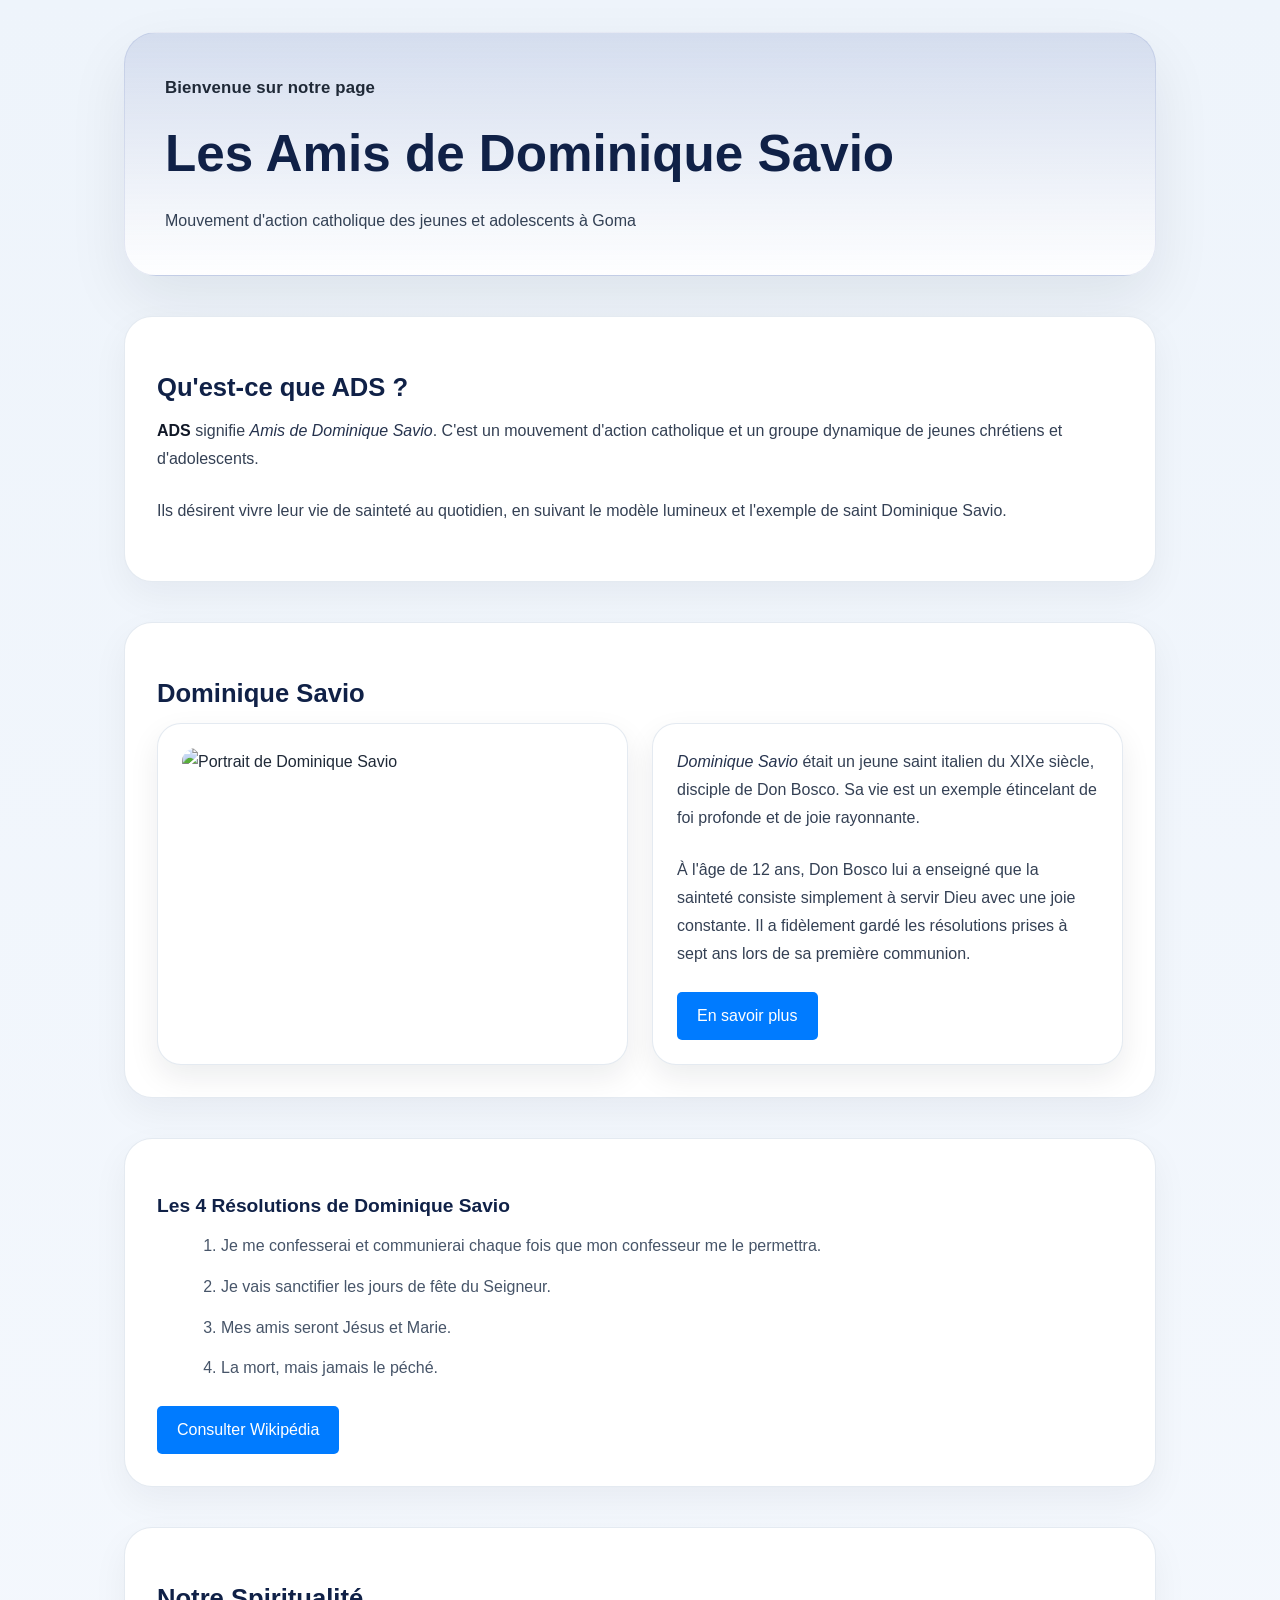
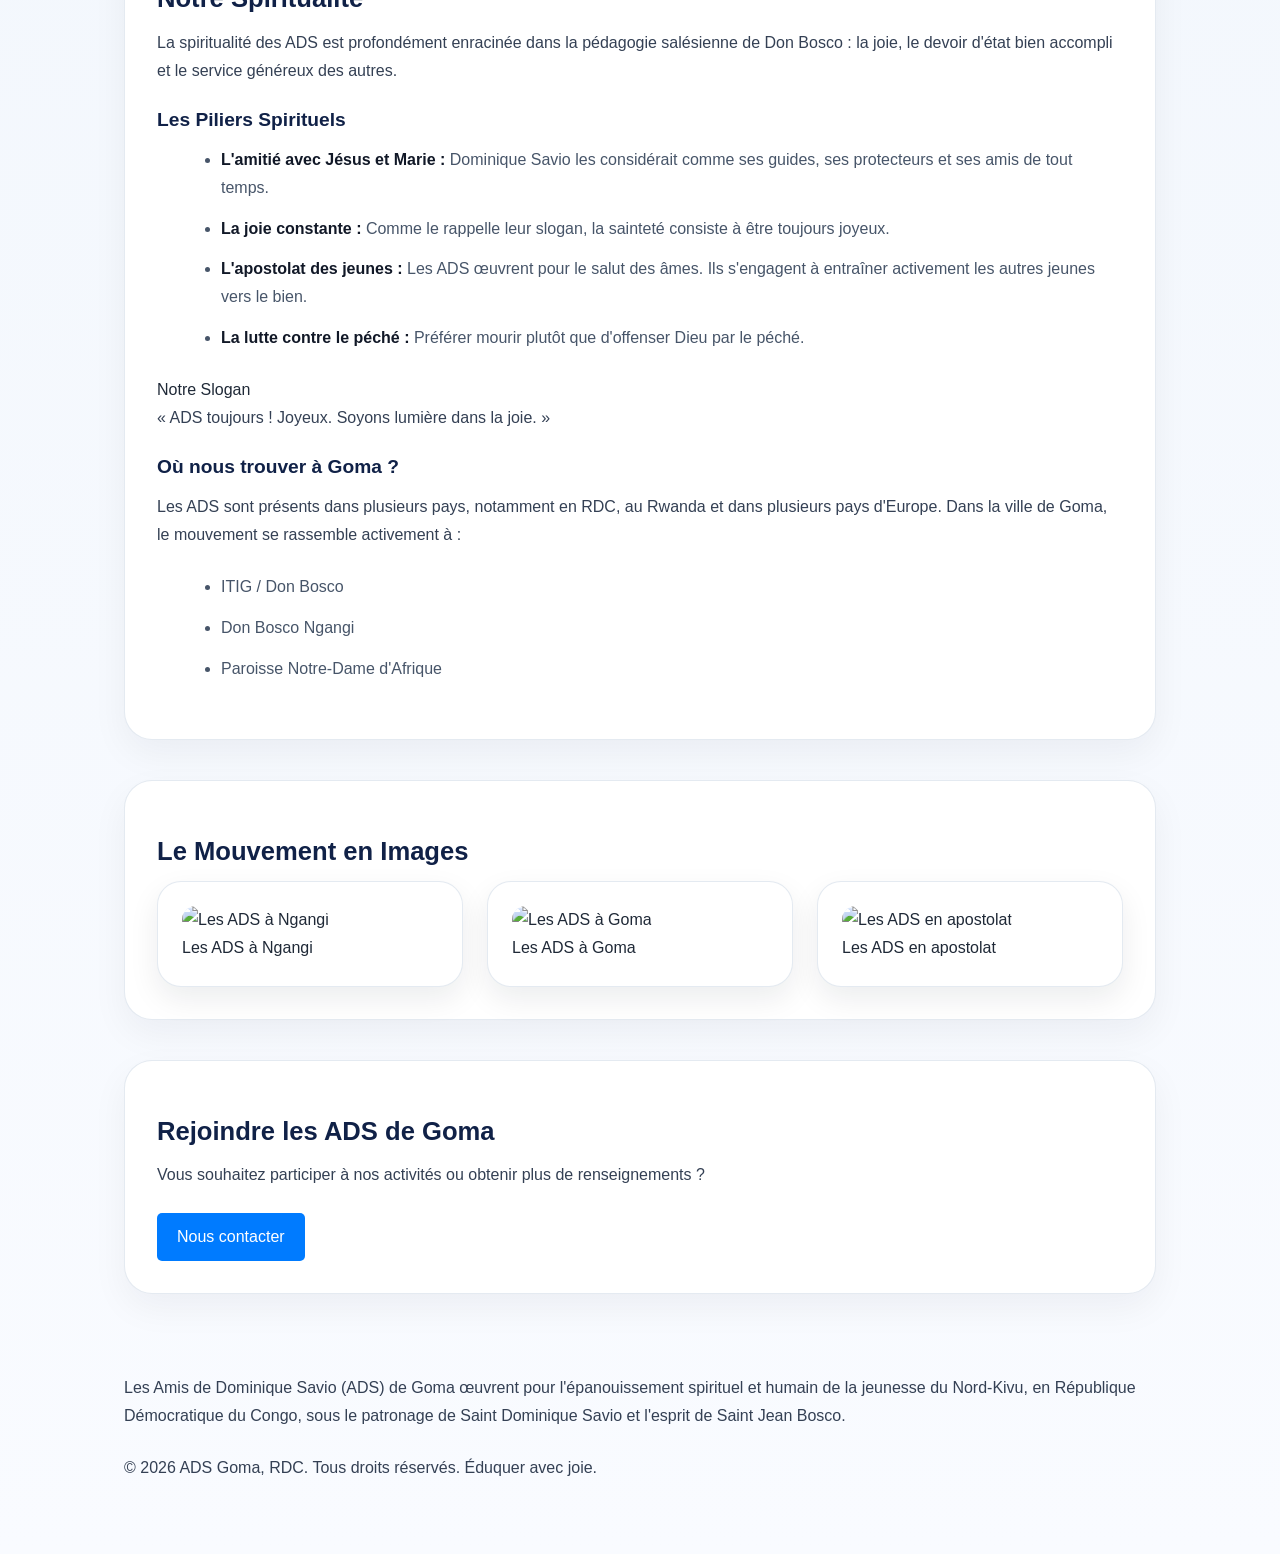
==== index.html @ d5d602b5 "Add files via upload" ====
<!DOCTYPE html>
<html lang="fr">
<head>
    <meta charset="UTF-8">
    <meta name="viewport" content="width=device-width, initial-scale=1.0">
    <meta name="description" content="Les Amis de Dominique Savio (ADS) de Goma, Nord-Kivu, RDC.">
    <title>Amis de Dominique Savio à Goma, RDC</title>
    <link rel="stylesheet" href="style.css">
    <!-- Polices élégantes pour un style authentique -->
    <link href="https://googleapis.com" rel="stylesheet">
</head>
<body>

    <!-- Contenu principal de la page -->
    <main class="page-shell">
        
        <header class="hero">
            <p class="intro">Bienvenue sur notre page</p>
            <h1>Les Amis de Dominique Savio</h1>
            <p class="sub-hero">Mouvement d'action catholique des jeunes et adolescents à Goma</p>
        </header>

        <section class="section-surface">
            <h2>Qu'est-ce que ADS ?</h2>
            <div class="intro-block">
                <p><strong>ADS</strong> signifie <em>Amis de Dominique Savio</em>. C'est un mouvement d'action catholique et un groupe dynamique de jeunes chrétiens et d'adolescents.</p>
                <p>Ils désirent vivre leur vie de sainteté au quotidien, en suivant le modèle lumineux et l'exemple de saint Dominique Savio.</p>
            </div>
        </section>

        <section class="section-surface biographical-section">
            <h2>Dominique Savio</h2>
            <div class="section-grid two-cols">
                <div class="card image-card">
                    <img src="images/DominiqueSavio.jpg" alt="Portrait de Dominique Savio">
                </div>
                <div class="card text-card">
                    <p><em>Dominique Savio</em> était un jeune saint italien du XIXe siècle, disciple de Don Bosco. Sa vie est un exemple étincelant de foi profonde et de joie rayonnante.</p>
                    <p>À l'âge de 12 ans, Don Bosco lui a enseigné que la sainteté consiste simplement à servir Dieu avec une joie constante. Il a fidèlement gardé les résolutions prises à sept ans lors de sa première communion.</p>
                    <div class="button-group">
                        <a href="https://www.sdb.org/fr/Saintete_Salesienne/Nos_Saints/Dominique_Savio" target="_blank" rel="noopener noreferrer" class="mon-bouton">En savoir plus</a>
                    </div>
                </div>
            </div>
        </section>

        <section class="section-surface resolutions-section">
            <h3>Les 4 Résolutions de Dominique Savio</h3>
            <ol class="resolutions-list">
                <li><span>Je me confesserai et communierai chaque fois que mon confesseur me le permettra.</span></li>
                <li><span>Je vais sanctifier les jours de fête du Seigneur.</span></li>
                <li><span>Mes amis seront Jésus et Marie.</span></li>
                <li><span>La mort, mais jamais le péché.</span></li>
            </ol>
            <div class="center-btn">
                <a href="https://fr.wikipedia.org/wiki/Dominique_Savio" target="_blank" rel="noopener noreferrer" class="mon-bouton secondary">Consulter Wikipédia</a>
            </div>
        </section>

        <section class="section-surface spirituality-section">
            <h2>Notre Spiritualité</h2>
            <p class="spirituality-intro">La spiritualité des ADS est profondément enracinée dans la pédagogie salésienne de Don Bosco : la joie, le devoir d'état bien accompli et le service généreux des autres.</p>
            
            <h3>Les Piliers Spirituels</h3>
            <ul class="pillars-list">
                <li><strong>L'amitié avec Jésus et Marie :</strong> Dominique Savio les considérait comme ses guides, ses protecteurs et ses amis de tout temps.</li>
                <li><strong>La joie constante :</strong> Comme le rappelle leur slogan, la sainteté consiste à être toujours joyeux. </li>
                <li><strong>L'apostolat des jeunes :</strong> Les ADS œuvrent pour le salut des âmes. Ils s'engagent à entraîner activement les autres jeunes vers le bien.</li>
                <li><strong>La lutte contre le péché :</strong> Préférer mourir plutôt que d'offenser Dieu par le péché.</li>
            </ul>

            <div class="slogan-box">
                <span class="slogan-title">Notre Slogan</span>
                <p class="slogan-text">« ADS toujours ! Joyeux. Soyons lumière dans la joie. »</p>
            </div>

            <h3>Où nous trouver à Goma ?</h3>
            <p>Les ADS sont présents dans plusieurs pays, notamment en RDC, au Rwanda et dans plusieurs pays d'Europe. Dans la ville de Goma, le mouvement se rassemble activement à :</p>
            <ul class="locations-list">
                <li>ITIG / Don Bosco</li>
                <li>Don Bosco Ngangi</li>
                <li>Paroisse Notre-Dame d'Afrique</li>
            </ul>
        </section>

        <section class="section-surface image-grid-section">
            <h2>Le Mouvement en Images</h2>
            <div class="image-grid">
                <div class="card gallery-card">
                    <img src="images/les%20ADS%20à%20Ngangi.jpg" alt="Les ADS à Ngangi">
                    <div class="caption">Les ADS à Ngangi</div>
                </div>
                <div class="card gallery-card">
                    <img src="images/LES%20ADS%20goma.jpg" alt="Les ADS à Goma">
                    <div class="caption">Les ADS à Goma</div>
                </div>
                <div class="card gallery-card">
                    <img src="images/les%20ADS%20en%20apostolat.jpg" alt="Les ADS en apostolat">
                    <div class="caption">Les ADS en apostolat</div>
                </div>
            </div>
        </section>

        <section class="section-surface contact-section">
            <h2>Rejoindre les ADS de Goma</h2>
            <p>Vous souhaitez participer à nos activités ou obtenir plus de renseignements ?</p>
            <a href="contact.html" class="mon-bouton principal">Nous contacter</a>
        </section>

    </main>

    <!-- La Description Finale (Pied de page authentique) -->
    <footer class="main-footer">
        <div class="footer-container">
            <p class="footer-desc">Les Amis de Dominique Savio (ADS) de Goma œuvrent pour l'épanouissement spirituel et humain de la jeunesse du Nord-Kivu, en République Démocratique du Congo, sous le patronage de Saint Dominique Savio et l'esprit de Saint Jean Bosco.</p>
            <div class="footer-separator"></div>
            <p class="copyright">© 2026 ADS Goma, RDC. Tous droits réservés. Éduquer avec joie.</p>
        </div>
    </footer>

</body>
</html>
---- style.css ----
:root {
    --background: #f4f7fb;
    --surface: #ffffff;
    --text: #1f2937;
    --muted: #4b5563;
    --accent: #3953a4;
    --accent-soft: rgba(57, 83, 164, 0.12);
    --border: #d1d5db;
    --radius: 24px;
}

* {
    box-sizing: border-box;
}

html {
    scroll-behavior: smooth;
    font-family: 'Segoe UI', Tahoma, Geneva, Verdana, sans-serif;
    background: var(--background);
    color: var(--text);
}

body {
    margin: 0;
    min-height: 100vh;
    line-height: 1.75;
    background: linear-gradient(180deg, #eef4fb 0%, #f9fbff 100%);
}

body > * {
    max-width: 1080px;
    margin: 0 auto;
    padding: 2rem 1.5rem 3rem;
}

.page-shell {
    display: grid;
    gap: 2.5rem;
}

.hero {
    display: grid;
    gap: 1.5rem;
    padding: 2.5rem;
    background: linear-gradient(180deg, rgba(57, 83, 164, 0.14), rgba(255, 255, 255, 0.9));
    border: 1px solid rgba(57, 83, 164, 0.12);
    border-radius: 32px;
    box-shadow: 0 24px 60px rgba(15, 23, 42, 0.08);
}

.hero h1 {
    margin: 0;
    font-size: clamp(2.4rem, 4vw, 3.8rem);
}

.hero p {
    margin: 0;
    color: #334155;
}

.section-surface {
    background: var(--surface);
    border: 1px solid rgba(226, 232, 240, 0.9);
    border-radius: 28px;
    padding: 2rem;
    box-shadow: 0 14px 36px rgba(15, 23, 42, 0.05);
}

.section-grid {
    display: grid;
    gap: 1.5rem;
}

.section-grid.two-cols {
    grid-template-columns: repeat(2, minmax(0, 1fr));
}

.image-grid {
    display: grid;
    grid-template-columns: repeat(auto-fit, minmax(240px, 1fr));
    gap: 1.5rem;
}

.card {
    background: #ffffff;
    border-radius: 24px ;
    padding: 1.5rem;
    border: 1px solid rgba(226, 232, 240, 0.9);
    box-shadow: 0 12px 30px rgba(15, 23, 42, 0.08);
    transition: transform 0.25s ease, box-shadow 0.25s ease;
}

.card:hover {
    transform: translateY(-4px);
    box-shadow: 0 18px 38px rgba(15, 23, 42, 0.12);
}

.card img {
    border-radius: 20px;
    width: 100%;
    height: auto;
}

h1,
h2,
h3,
h4,
h5,
h6 {
    margin: 1.5rem 0 1rem;
    line-height: 1.1;
    color: #102147;
}

h2 {
    font-size: clamp(1.5rem, 2vw, 2.2rem);
}

h3 {
    font-size: 1.2rem;
}

p {
    margin: 0 0 1.5rem;
    color: #344054;
}

p.intro {
    color: #1f2937;
    font-size: 1.05rem;
    font-weight: 600;
    letter-spacing: 0.01em;
}

strong {
    color: #111827;
}

em {
    color: #25324d;
}

a {
    color: var(--accent);
    text-decoration: none;
    transition: color 0.2s ease;
}

a:hover,
a:focus {
    color: #2b4b8f;
    text-decoration: underline;
}

ul,
ol {
    margin: 0 0 1.5rem 1.5rem;
    color: #475569;
}

li {
    margin-bottom: 0.8rem;
}

blockquote {
    margin: 1.5rem 0;
    padding: 1.2rem 1.4rem;
    border-left: 4px solid var(--accent);
    background: rgba(57, 83, 164, 0.08);
    color: #334155;
}

@media (max-width: 900px) {
    body > * {
        padding: 1.5rem 1rem 2rem;
    }

    .section-grid.two-cols {
        grid-template-columns: 1fr;
    }
}

@media (max-width: 640px) {
    .page-shell {
        gap: 1.8rem;
    }

    .hero {
        padding: 1.8rem;
    }

    h1 {
        font-size: 2.5rem;
    }

}
                .mon-bouton {
                    display: inline-block;
                    padding: 10px 20px;
                    background-color: #007bff;
                    color: #fff;
                    text-decoration: none;
                    border-radius: 5px;
                    transition: background-color 0.3s ease;
                }
                /* ==========================================================================
   Styles spécifiques pour la page Contact finale
   ========================================================================== */

/* Liste des réunions */
.meetings-list {
    list-style: none;
    max-width: 750px;
    margin: 20px auto 0 auto;
}

.meetings-list li {
    background-color: #f8fafc;
    border-left: 4px solid #d4af37; /* Ligne dorée sur le côté */
    padding: 15px 20px;
    margin-bottom: 15px;
    border-radius: 0 8px 8px 0;
}

.meeting-place {
    display: block;
    font-family: 'Cinzel', serif;
    font-weight: 700;
    color: #1a365d;
    font-size: 1.05rem;
    margin-bottom: 3px;
}

.meeting-details {
    font-size: 0.95rem;
    color: #4a5568;
}

.info-intro, .contact-notice {
    text-align: center;
    color: #4a5568;
    margin-bottom: 20px;
}

/* Grille des numéros de téléphone */
.phone-grid {
    display: grid;
    grid-template-columns: repeat(auto-fit, minmax(220px, 1fr));
    gap: 15px;
    max-width: 750px;
    margin: 20px auto;
}

.phone-card {
    background-color: #f7f9fc;
    border: 1px solid #e2e8f0;
    border-radius: 8px;
    padding: 15px;
    text-align: center;
}

.phone-label {
    display: block;
    font-size: 0.85rem;
    text-transform: uppercase;
    letter-spacing: 1px;
    color: #718096;
    font-weight: 600;
    margin-bottom: 5px;
}

.phone-link {
    color: #1a365d;
    font-weight: 700;
    text-decoration: none;
    font-size: 1.05rem;
    transition: color 0.2s;
}

.phone-link:hover {
    color: #d4af37;
}

/* Zone E-mail */
.email-zone {
    text-align: center;
    margin-top: 30px;
    padding: 15px;
    background-color: #f0f4f8;
    border-radius: 8px;
    display: flex;
    justify-content: center;
    align-items: center;
    gap: 10px;
    flex-wrap: wrap;
}

.email-label {
    font-weight: 600;
    color: #1a365d;
}

.email-link {
    color: #2b6cb0;
    font-weight: 600;
    text-decoration: underline;
}

.email-link:hover {
    color: #1a365d;
}
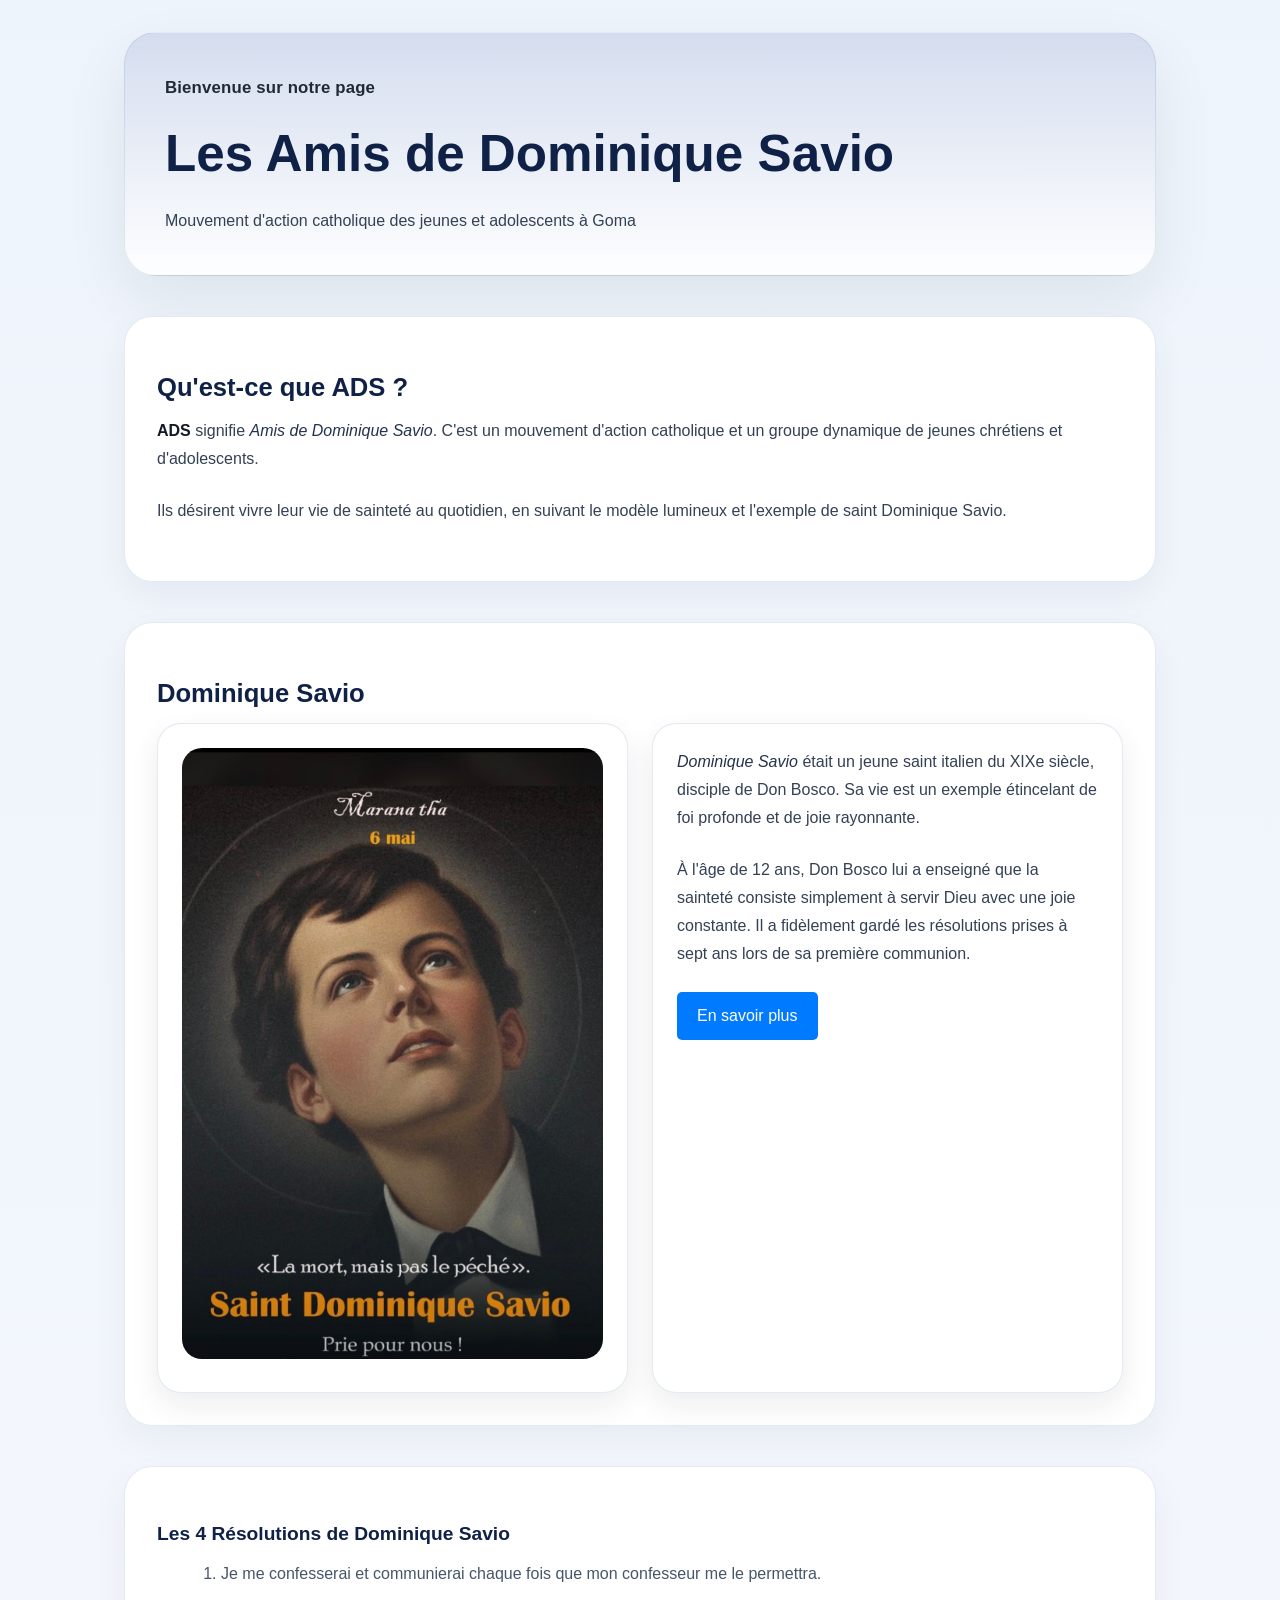
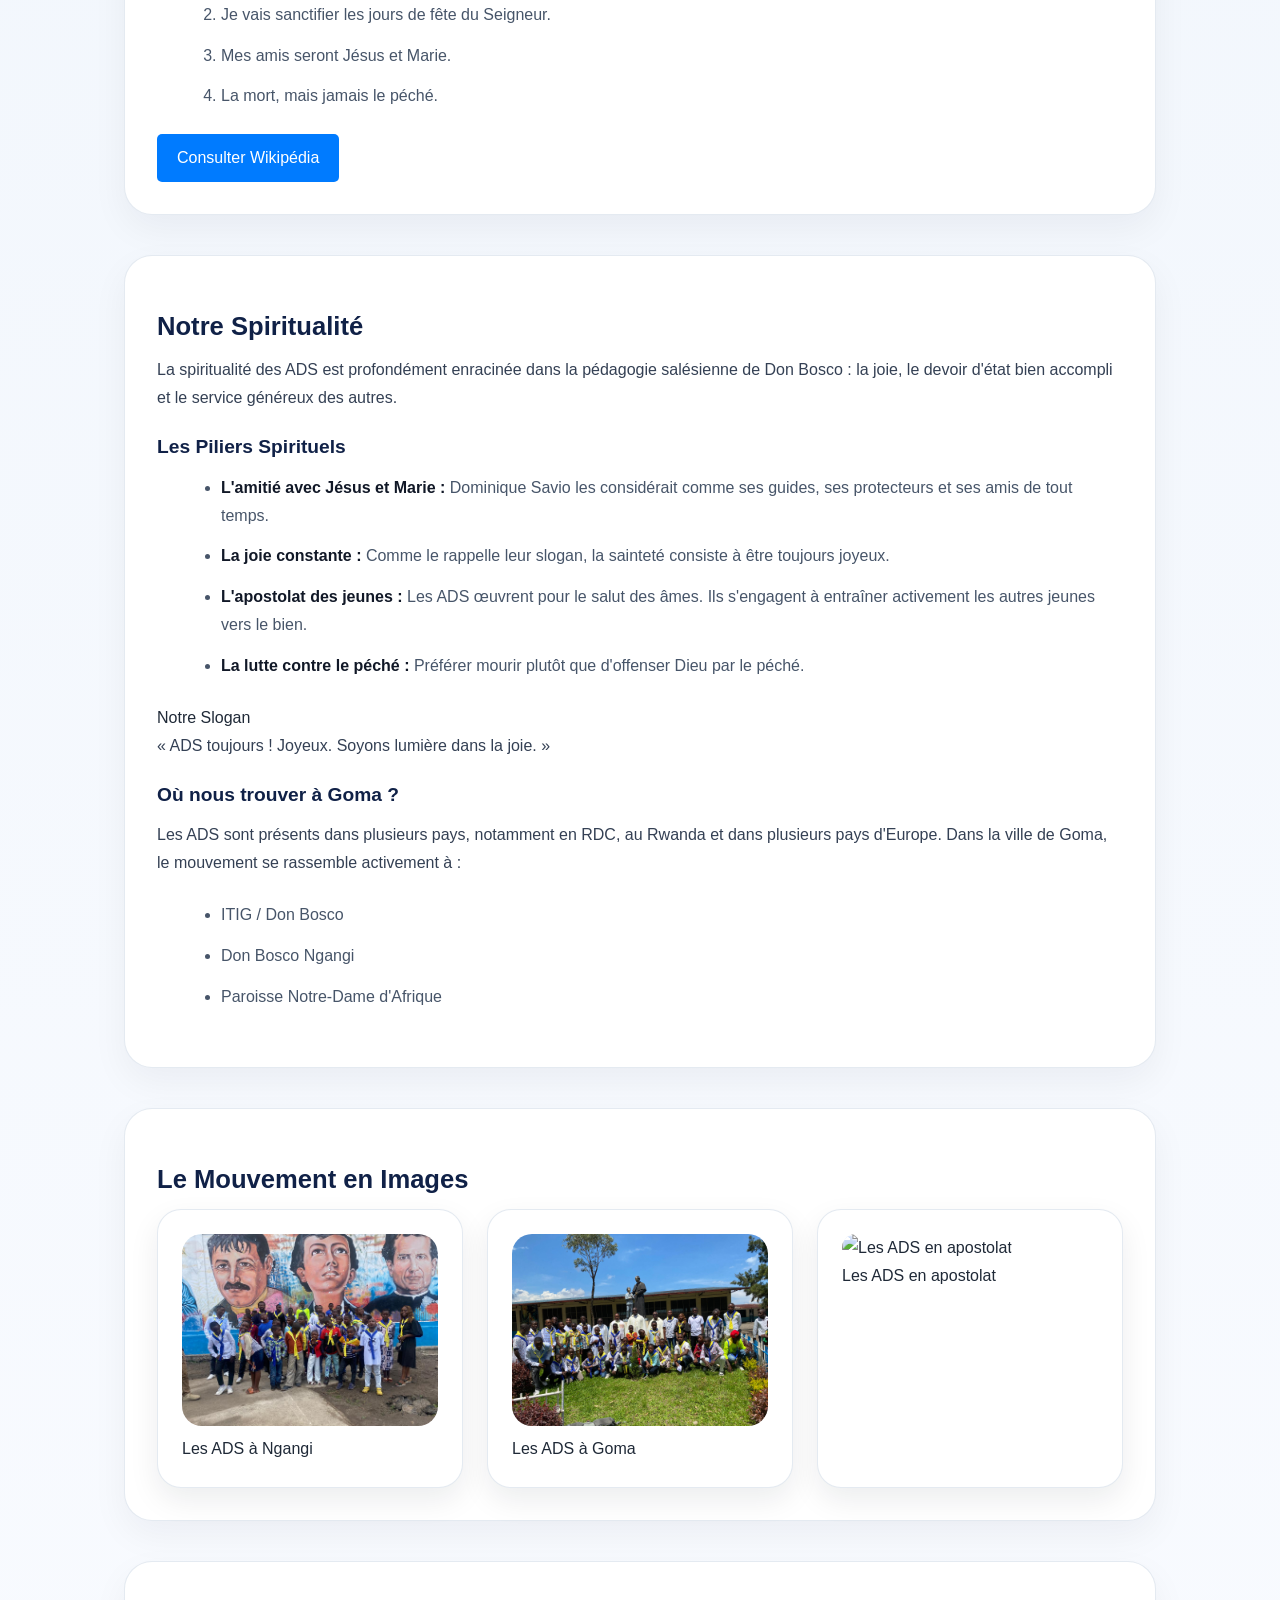
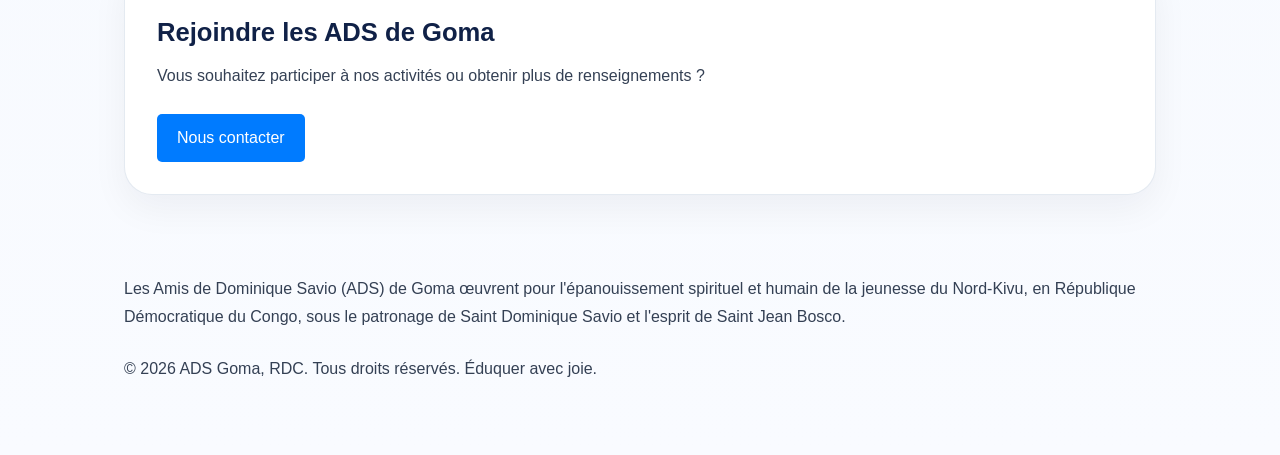
==== commit 56da7bb8: "Fix HTML formatting and update image paths" ====
--- a/index.html
+++ b/index.html
@@ -32,7 +32,7 @@
             <h2>Dominique Savio</h2>
             <div class="section-grid two-cols">
                 <div class="card image-card">
-                    <img src="images/DominiqueSavio.jpg" alt="Portrait de Dominique Savio">
+                    <img src="DominiqueSavio.jpg" alt="Portrait de Dominique Savio">
                 </div>
                 <div class="card text-card">
                     <p><em>Dominique Savio</em> était un jeune saint italien du XIXe siècle, disciple de Don Bosco. Sa vie est un exemple étincelant de foi profonde et de joie rayonnante.</p>
@@ -87,15 +87,15 @@
             <h2>Le Mouvement en Images</h2>
             <div class="image-grid">
                 <div class="card gallery-card">
-                    <img src="images/les%20ADS%20à%20Ngangi.jpg" alt="Les ADS à Ngangi">
+                    <img src="les%20ADS%20à%20Ngangi.jpg" alt="Les ADS à Ngangi">
                     <div class="caption">Les ADS à Ngangi</div>
                 </div>
                 <div class="card gallery-card">
-                    <img src="images/LES%20ADS%20goma.jpg" alt="Les ADS à Goma">
+                    <img src="LES%20ADS%20goma.jpg" alt="Les ADS à Goma">
                     <div class="caption">Les ADS à Goma</div>
                 </div>
                 <div class="card gallery-card">
-                    <img src="images/les%20ADS%20en%20apostolat.jpg" alt="Les ADS en apostolat">
+                    <img src="les%20ADS%20en%20apostolat.jpg" alt="Les ADS en apostolat">
                     <div class="caption">Les ADS en apostolat</div>
                 </div>
             </div>
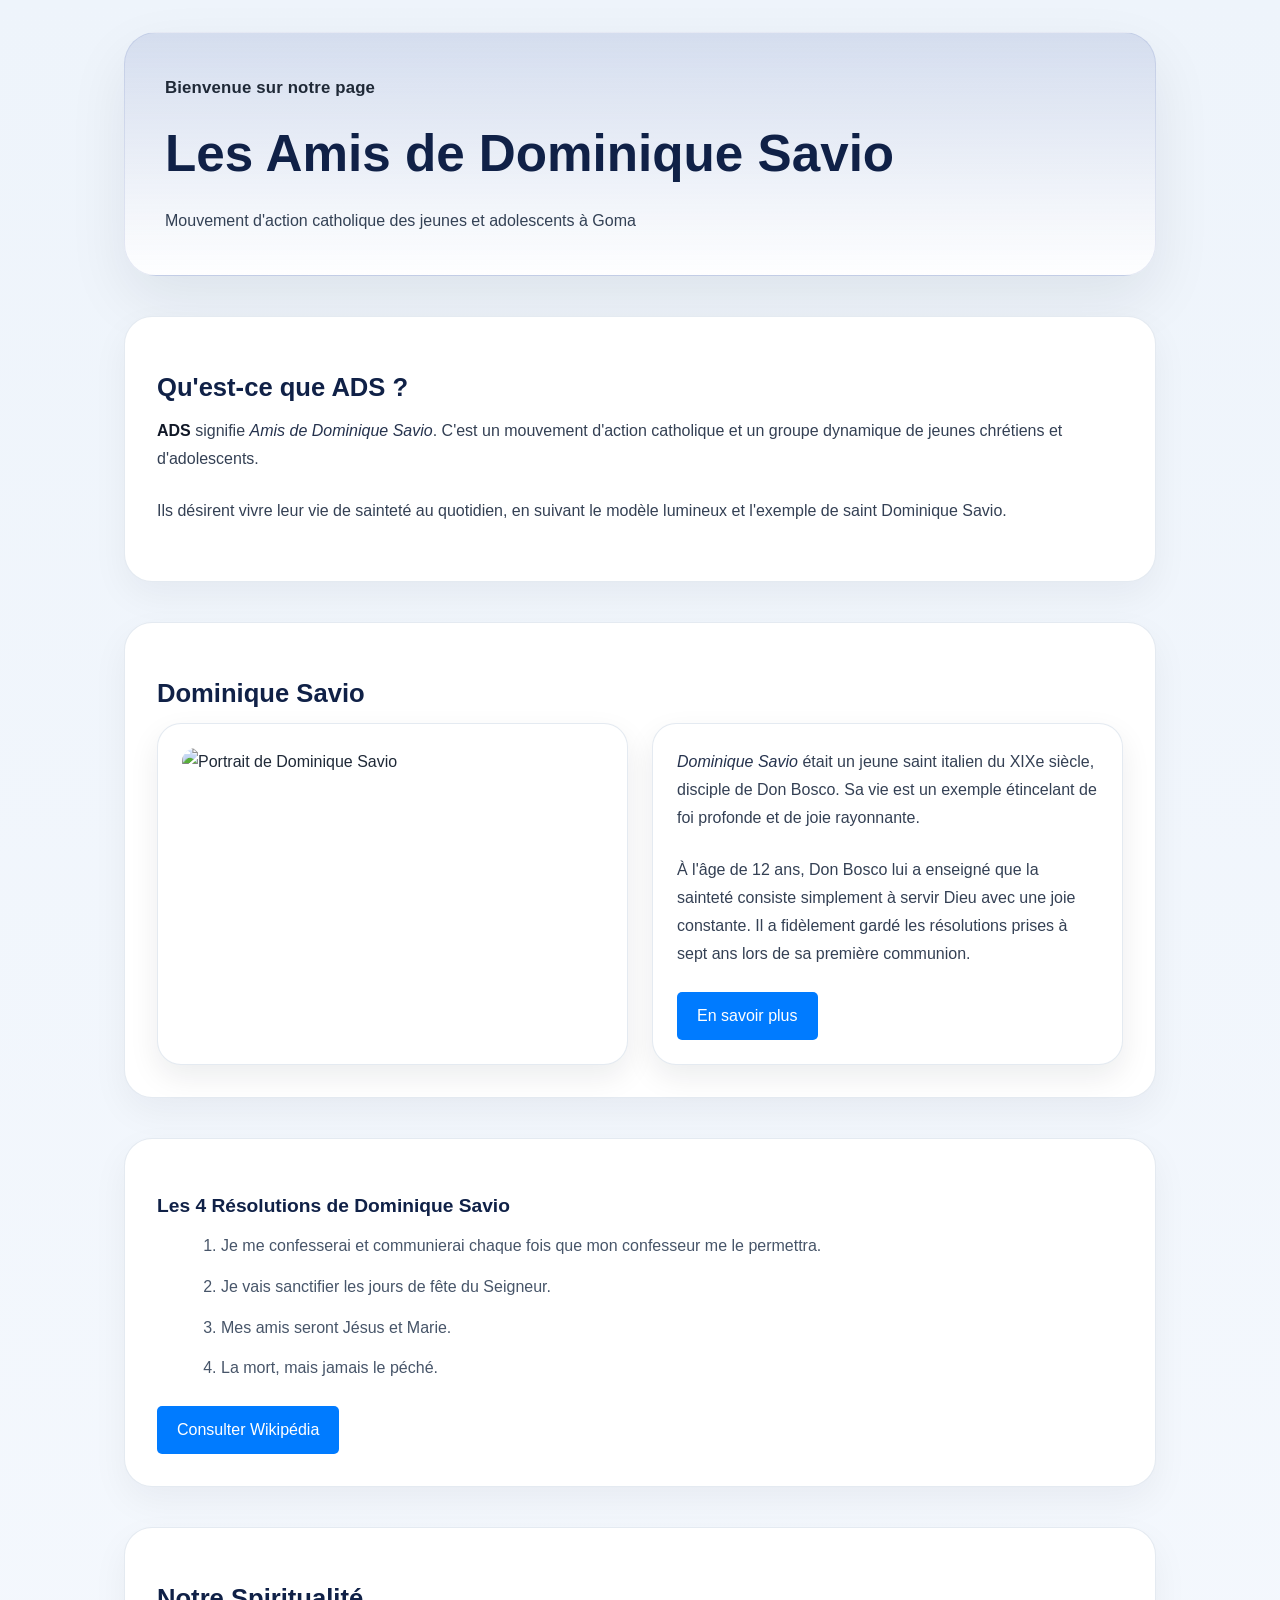
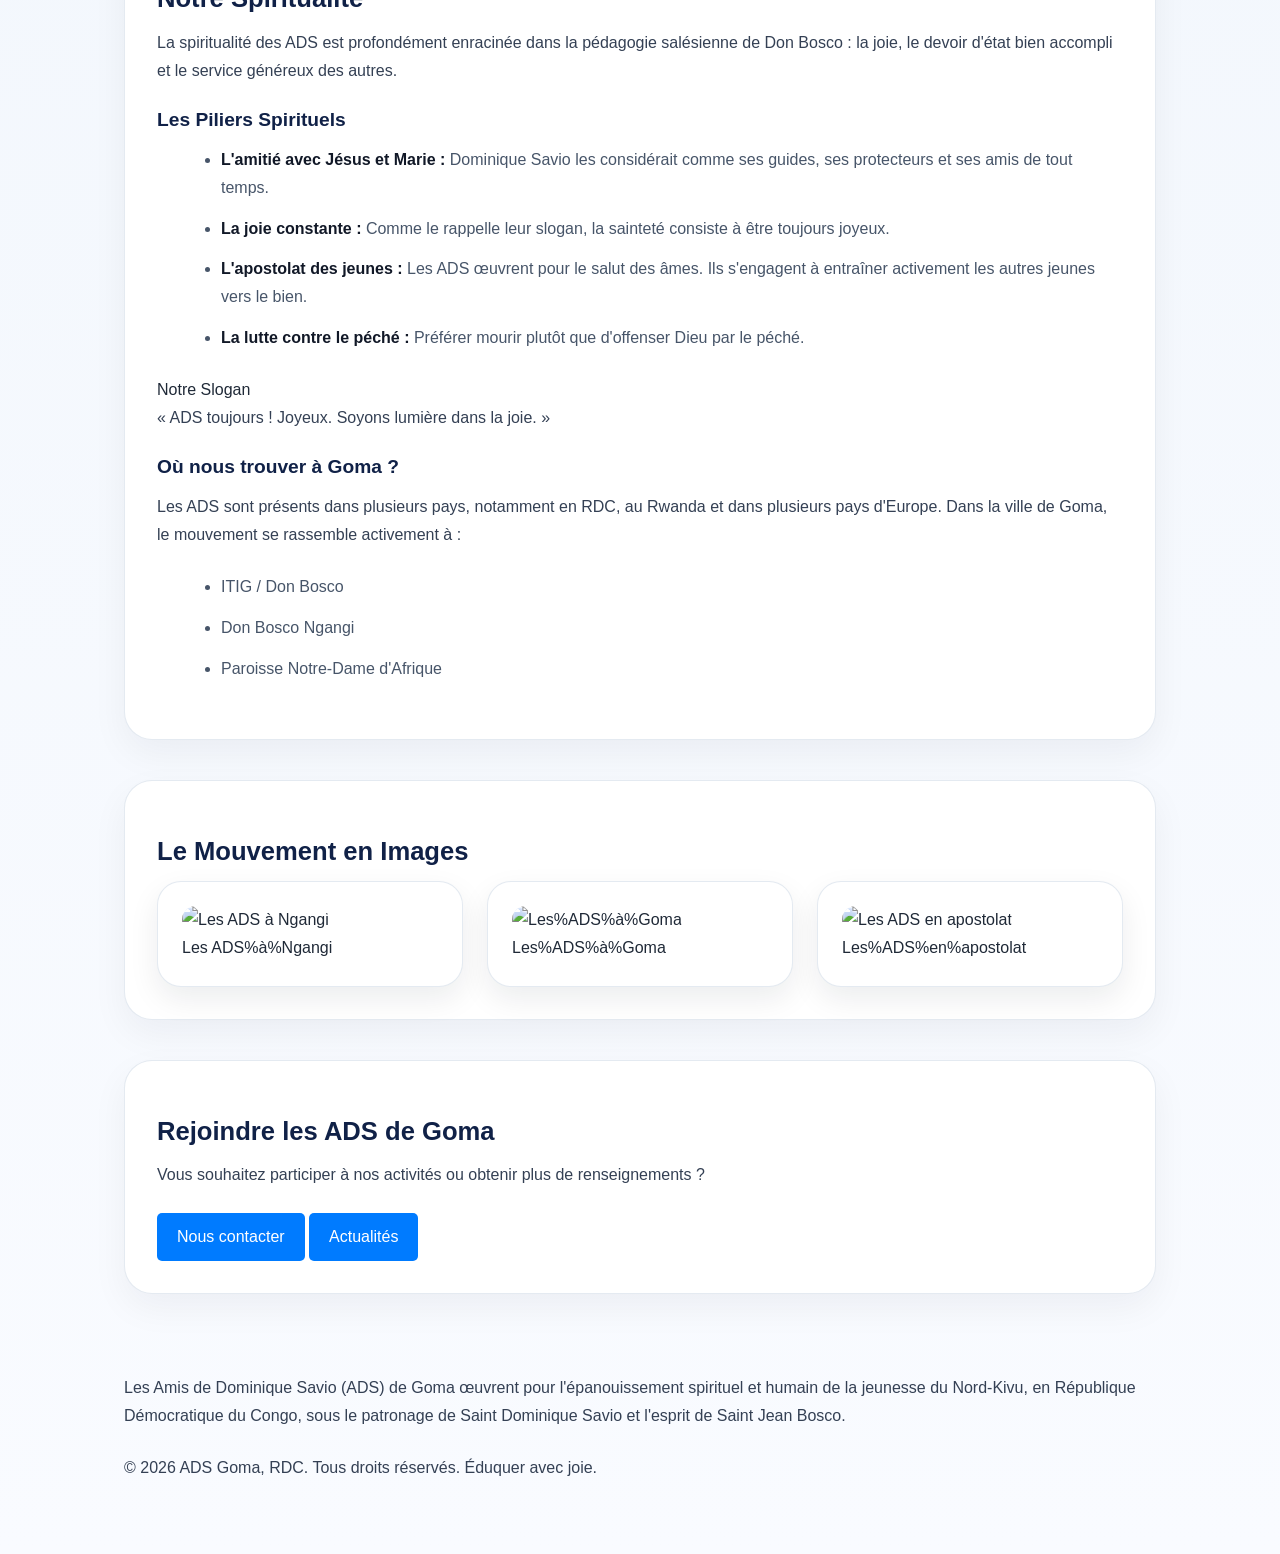
==== commit 0ada0333: "Update index.html" ====
--- a/index.html
+++ b/index.html
@@ -6,6 +6,7 @@
     <meta name="description" content="Les Amis de Dominique Savio (ADS) de Goma, Nord-Kivu, RDC.">
     <title>Amis de Dominique Savio à Goma, RDC</title>
     <link rel="stylesheet" href="style.css">
+    <link rel="icon" href="doms.jpg"type="image/jpg">
     <!-- Polices élégantes pour un style authentique -->
     <link href="https://googleapis.com" rel="stylesheet">
 </head>
@@ -32,7 +33,7 @@
             <h2>Dominique Savio</h2>
             <div class="section-grid two-cols">
                 <div class="card image-card">
-                    <img src="DominiqueSavio.jpg" alt="Portrait de Dominique Savio">
+                    <img src="images/DominiqueSavio.jpg" alt="Portrait de Dominique Savio">
                 </div>
                 <div class="card text-card">
                     <p><em>Dominique Savio</em> était un jeune saint italien du XIXe siècle, disciple de Don Bosco. Sa vie est un exemple étincelant de foi profonde et de joie rayonnante.</p>
@@ -49,7 +50,7 @@
             <ol class="resolutions-list">
                 <li><span>Je me confesserai et communierai chaque fois que mon confesseur me le permettra.</span></li>
                 <li><span>Je vais sanctifier les jours de fête du Seigneur.</span></li>
-                <li><span>Mes amis seront Jésus et Marie.</span></li>
+                <li><span id="3-résolution">Mes amis seront Jésus et Marie.</span></li>
                 <li><span>La mort, mais jamais le péché.</span></li>
             </ol>
             <div class="center-btn">
@@ -87,16 +88,16 @@
             <h2>Le Mouvement en Images</h2>
             <div class="image-grid">
                 <div class="card gallery-card">
-                    <img src="les%20ADS%20à%20Ngangi.jpg" alt="Les ADS à Ngangi">
-                    <div class="caption">Les ADS à Ngangi</div>
+                    <img src="images/les%20ADS%20à%20Ngangi.jpg" alt="Les ADS à Ngangi">
+                    <div class="caption">Les ADS%à%Ngangi</div>
                 </div>
                 <div class="card gallery-card">
-                    <img src="LES%20ADS%20goma.jpg" alt="Les ADS à Goma">
-                    <div class="caption">Les ADS à Goma</div>
+                    <img src="images/LES%20ADS%20goma.jpg" alt="Les%ADS%à%Goma">
+                    <div class="caption">Les%ADS%à%Goma</div>
                 </div>
                 <div class="card gallery-card">
-                    <img src="les%20ADS%20en%20apostolat.jpg" alt="Les ADS en apostolat">
-                    <div class="caption">Les ADS en apostolat</div>
+                    <img src="images/les%20ADS%20en%20apostolat.jpg" alt="Les ADS en apostolat">
+                    <div class="caption">Les%ADS%en%apostolat</div>
                 </div>
             </div>
         </section>
@@ -104,7 +105,7 @@
         <section class="section-surface contact-section">
             <h2>Rejoindre les ADS de Goma</h2>
             <p>Vous souhaitez participer à nos activités ou obtenir plus de renseignements ?</p>
-            <a href="contact.html" class="mon-bouton principal">Nous contacter</a>
+            <a href="contact.html" class="mon-bouton principal">Nous contacter</a>          <a href="actualités.html" class="mon-bouton principal">Actualités</a>
         </section>
 
     </main>
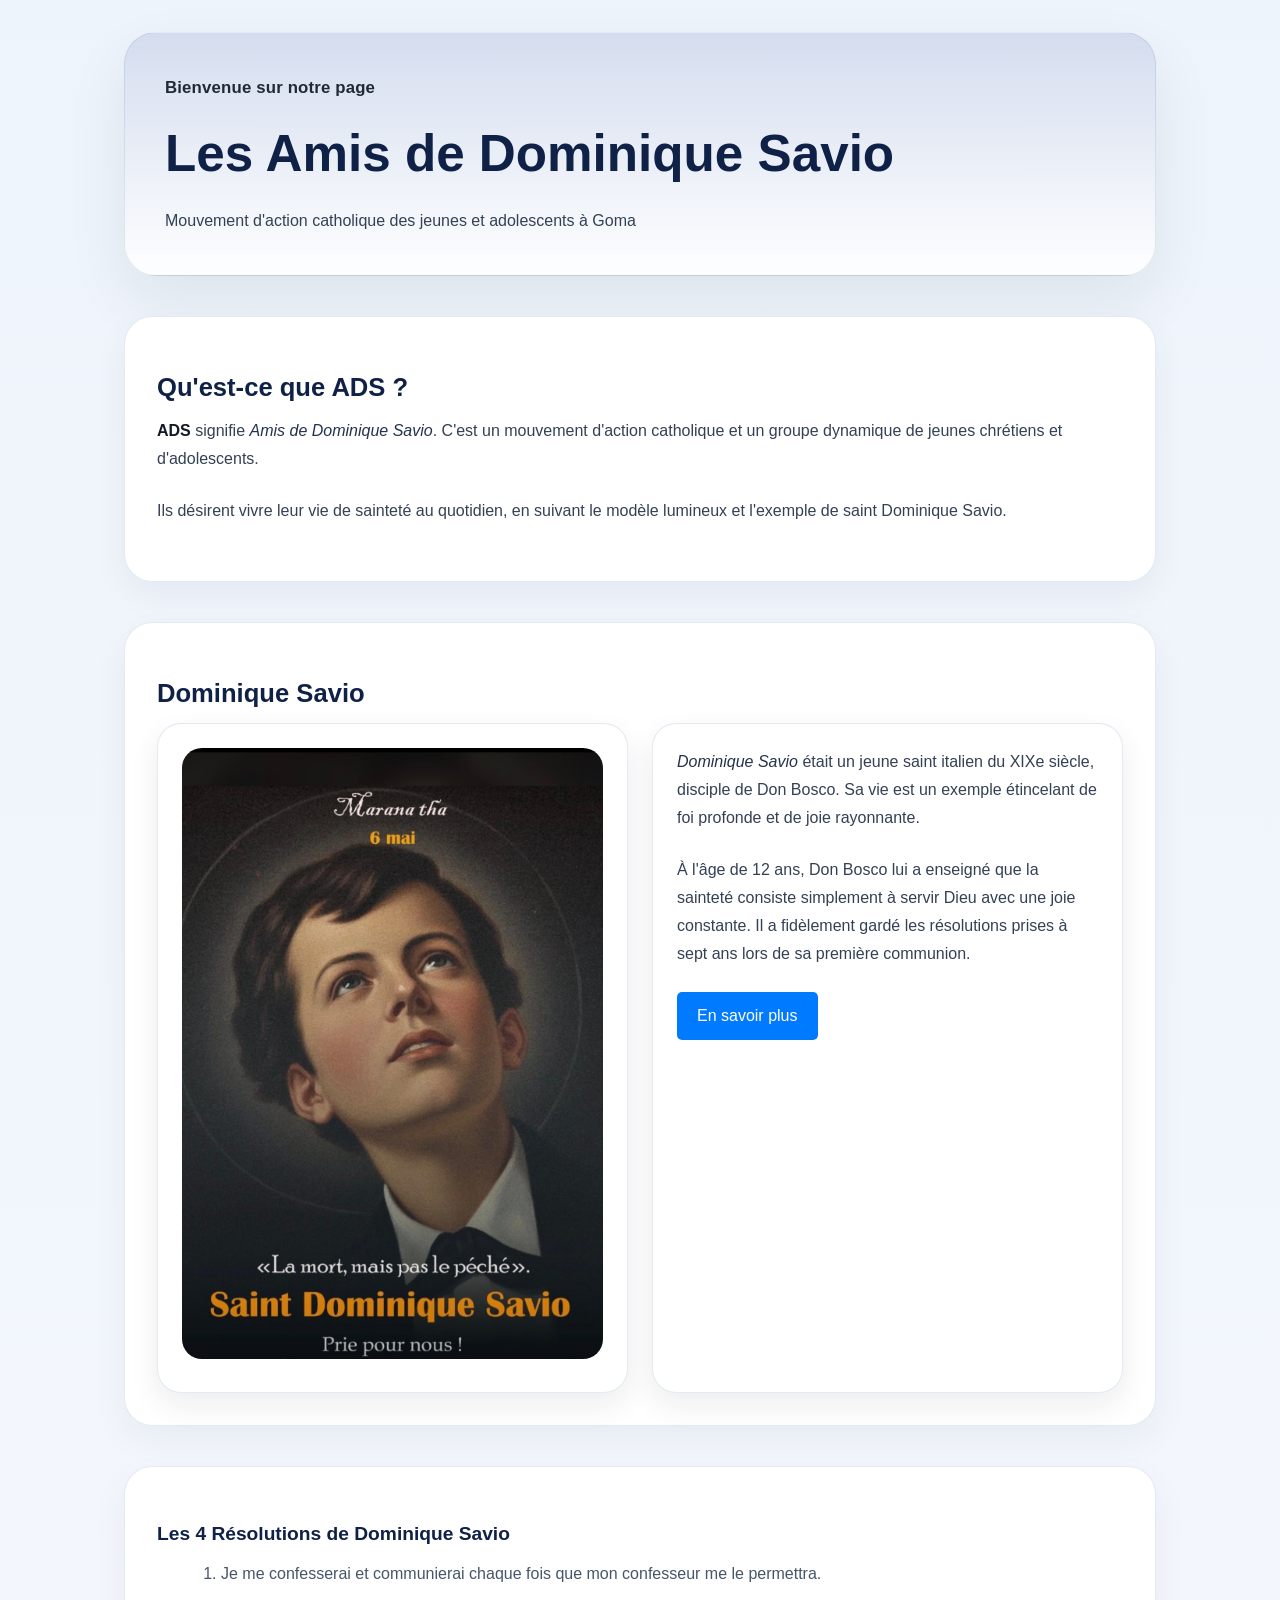
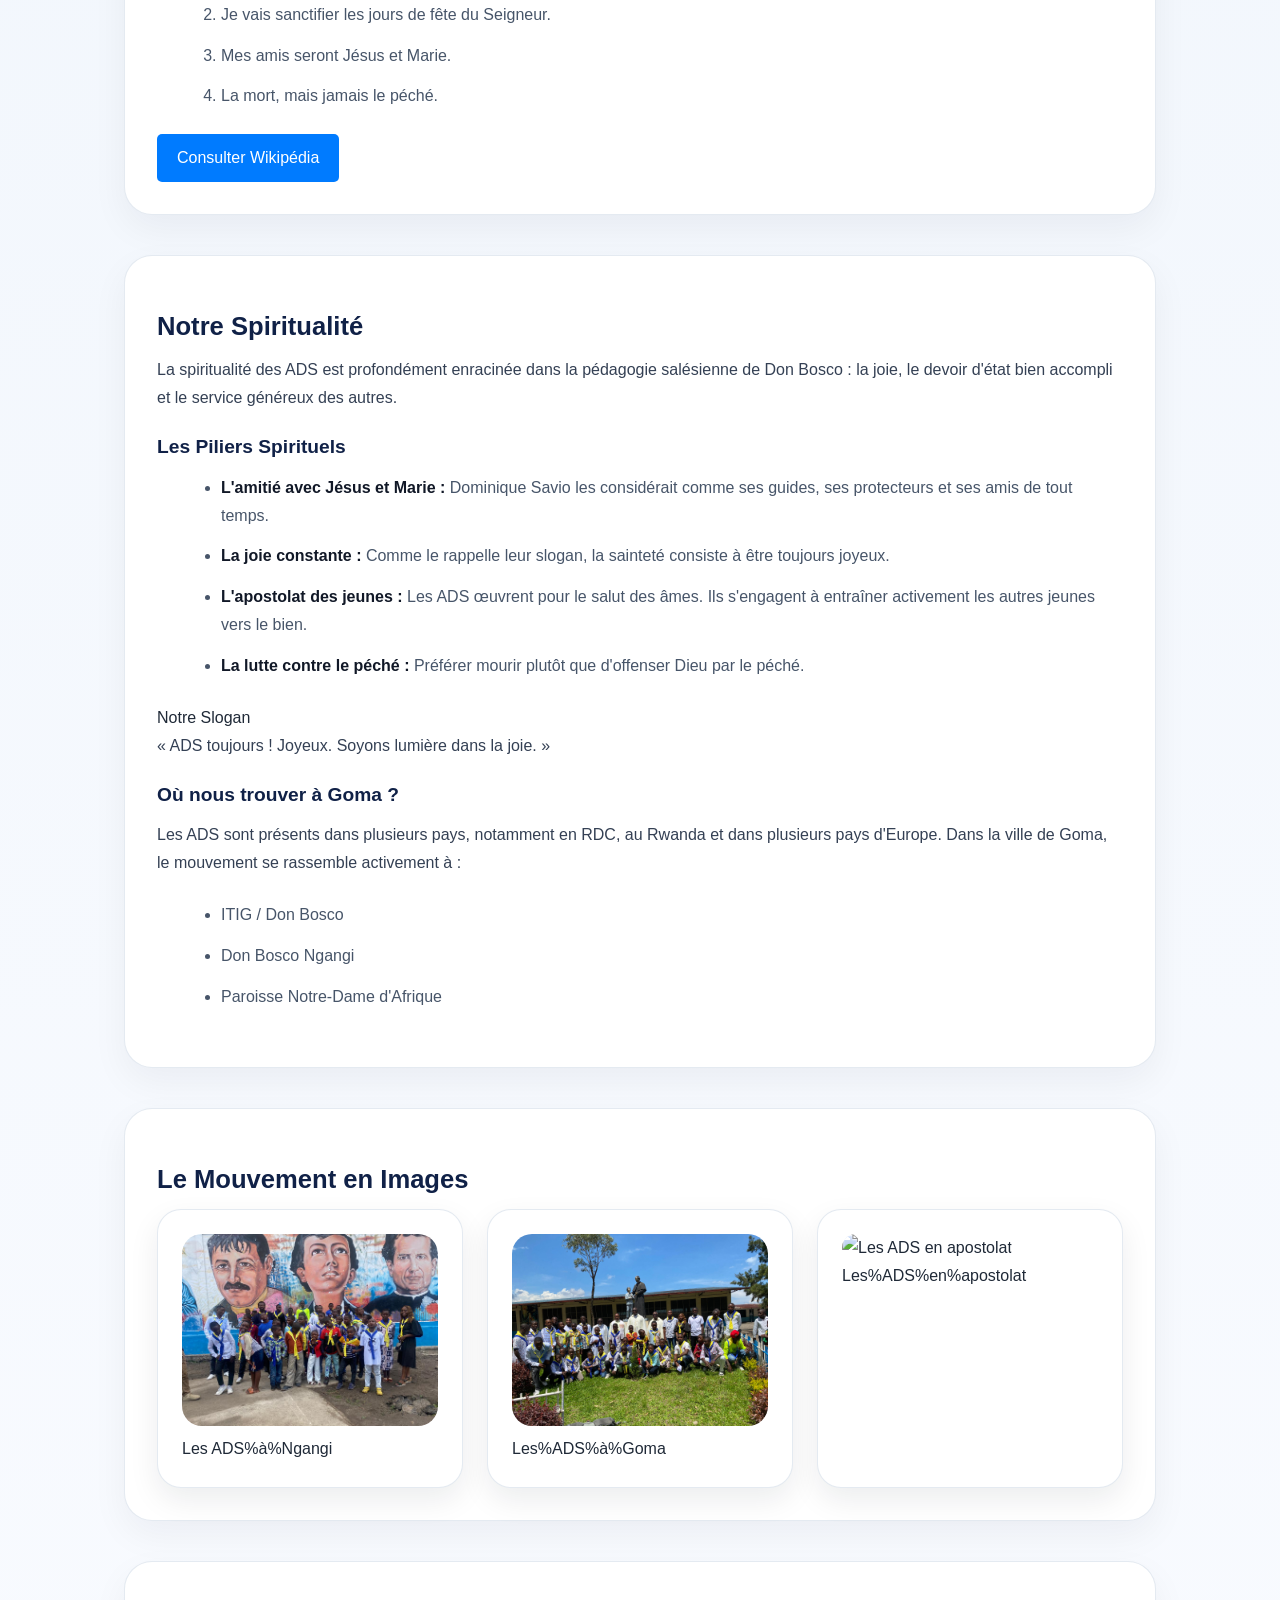
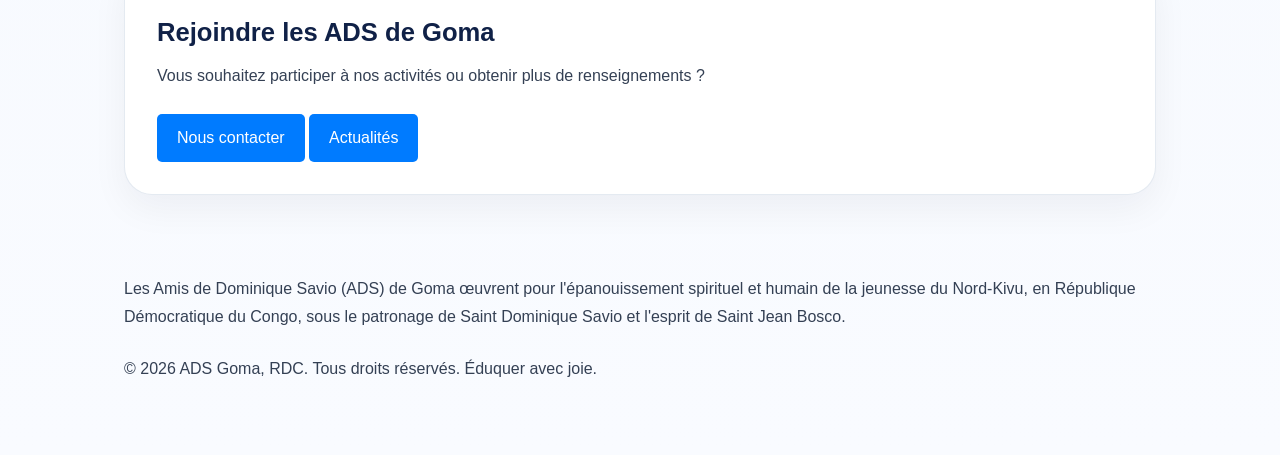
==== commit df851735: "Update index.html" ====
--- a/index.html
+++ b/index.html
@@ -33,7 +33,7 @@
             <h2>Dominique Savio</h2>
             <div class="section-grid two-cols">
                 <div class="card image-card">
-                    <img src="images/DominiqueSavio.jpg" alt="Portrait de Dominique Savio">
+                    <img src="DominiqueSavio.jpg" alt="Portrait de Dominique Savio">
                 </div>
                 <div class="card text-card">
                     <p><em>Dominique Savio</em> était un jeune saint italien du XIXe siècle, disciple de Don Bosco. Sa vie est un exemple étincelant de foi profonde et de joie rayonnante.</p>
@@ -88,15 +88,15 @@
             <h2>Le Mouvement en Images</h2>
             <div class="image-grid">
                 <div class="card gallery-card">
-                    <img src="images/les%20ADS%20à%20Ngangi.jpg" alt="Les ADS à Ngangi">
+                    <img src="les%20ADS%20à%20Ngangi.jpg" alt="Les ADS à Ngangi">
                     <div class="caption">Les ADS%à%Ngangi</div>
                 </div>
                 <div class="card gallery-card">
-                    <img src="images/LES%20ADS%20goma.jpg" alt="Les%ADS%à%Goma">
+                    <img src="LES%20ADS%20goma.jpg" alt="Les%ADS%à%Goma">
                     <div class="caption">Les%ADS%à%Goma</div>
                 </div>
                 <div class="card gallery-card">
-                    <img src="images/les%20ADS%20en%20apostolat.jpg" alt="Les ADS en apostolat">
+                    <img src="les%20ADS%20en%20apostolat.jpg" alt="Les ADS en apostolat">
                     <div class="caption">Les%ADS%en%apostolat</div>
                 </div>
             </div>
@@ -105,7 +105,7 @@
         <section class="section-surface contact-section">
             <h2>Rejoindre les ADS de Goma</h2>
             <p>Vous souhaitez participer à nos activités ou obtenir plus de renseignements ?</p>
-            <a href="contact.html" class="mon-bouton principal">Nous contacter</a>          <a href="actualités.html" class="mon-bouton principal">Actualités</a>
+            <a href="contact.html" class="mon-bouton principal">Nous contacter</a>          <a href="Actualités.html" class="mon-bouton principal">Actualités</a>
         </section>
 
     </main>
